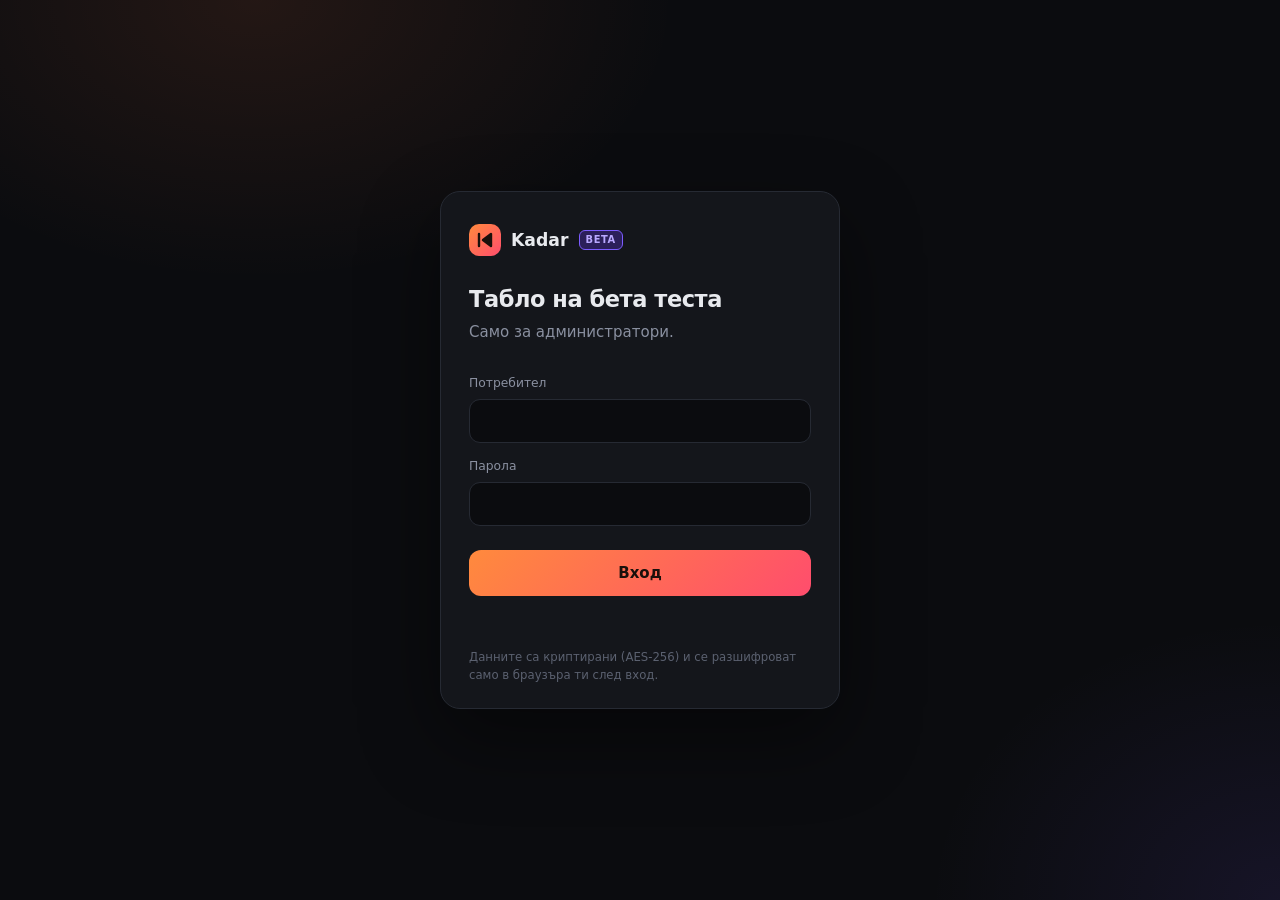
==== kadar/index.html @ 27dbf943 "Kadar Beta: криптирано табло с вход Co-Authored-By: Claude Opus 5.5 <noreply@anthropic.com>" ====
<!doctype html>
<html lang="bg">
<head>
  <meta charset="utf-8">
  <meta name="viewport" content="width=device-width, initial-scale=1">
  <meta name="robots" content="noindex, nofollow, noarchive">
  <meta name="referrer" content="no-referrer">
  <meta http-equiv="Content-Security-Policy" content="default-src 'none'; script-src 'self'; style-src 'self'; connect-src 'self'; img-src 'self' data:; base-uri 'none'; form-action 'none'">
  <title>Kadar Beta — вход</title>
  <link rel="stylesheet" href="/kadar/kadar.css">
</head>
<body class="k-login-body">
  <main class="k-login">
    <div class="k-brand">
      <span class="k-mark" aria-hidden="true"><svg viewBox="0 0 30 30"><path d="M9 9v12M13 15l8-6v12z"/></svg></span>
      <span class="k-name">Kadar</span><span class="k-beta">BETA</span>
    </div>
    <h1>Табло на бета теста</h1>
    <p class="k-muted">Само за администратори.</p>
    <form id="login" class="k-form" autocomplete="on" novalidate>
      <label for="user">Потребител</label>
      <input id="user" name="username" autocomplete="username" autocapitalize="off" spellcheck="false" required>
      <label for="pass">Парола</label>
      <input id="pass" name="password" type="password" autocomplete="current-password" required>
      <button id="go" type="submit" class="k-btn">Вход</button>
      <p id="msg" class="k-msg" role="alert" aria-live="polite"></p>
    </form>
    <p class="k-fine">Данните са криптирани (AES-256) и се разшифроват само в браузъра ти след вход.</p>
  </main>
  <script src="/kadar/auth.js"></script>
  <script src="/kadar/login.js"></script>
</body>
</html>
---- kadar/kadar.css ----
/* Kadar Beta — тъмният стил на приложението (въглен + жарава). Само тъмна тема, нарочно. */
:root {
  --bg: #0B0C0F; --surface: #14161B; --surface-2: #1A1D23; --line: #262A33;
  --text: #E8EAEE; --muted: #8A90A0; --faint: #5B6170;
  --ember-1: #FF8A3D; --ember-2: #FF4D6D; --accent: #FF7A45;
  --beta: #7C5CFF; --beta-ink: #B9A8FF;
  --ok: #34D399; --warn: #F2B84B; --bad: #FF5C5C;
  --radius: 16px;
  --font: "Segoe UI Variable Text", "Segoe UI", system-ui, -apple-system, Roboto, "Helvetica Neue", Arial, sans-serif;
  --display: "Segoe UI Variable Display", "Segoe UI", system-ui, -apple-system, sans-serif;
  color-scheme: dark;
}
* { box-sizing: border-box; }
html, body { margin: 0; background: var(--bg); color: var(--text); font: 400 15px/1.55 var(--font); -webkit-font-smoothing: antialiased; }
[hidden] { display: none !important; }
h1, h2 { font-family: var(--display); margin: 0; letter-spacing: -.02em; text-wrap: balance; }
h2 { font-size: 1.02rem; font-weight: 600; }
.k-muted { color: var(--muted); }
.k-small { font-size: .8rem; }
.k-bad { color: var(--bad); }
.k-mt { margin-top: 22px; }
button:focus-visible, input:focus-visible { outline: 2px solid var(--accent); outline-offset: 2px; }

/* ---------- Марка ---------- */
.k-brand { display: flex; align-items: center; gap: 10px; }
.k-mark { width: 32px; height: 32px; border-radius: 10px; background: linear-gradient(135deg, var(--ember-1), var(--ember-2)); display: grid; place-items: center; }
.k-mark svg { width: 30px; height: 30px; }
.k-mark path { stroke: #1A100B; stroke-width: 2.4; fill: #1A100B; stroke-linejoin: round; stroke-linecap: round; }
.k-name { font: 600 1.15rem var(--display); }
.k-beta { font-size: .66rem; font-weight: 700; letter-spacing: .06em; color: var(--beta-ink); background: #2B1F5A; border: 1px solid var(--beta); border-radius: 6px; padding: 1px 6px 2px; }

/* ---------- Вход ---------- */
.k-login-body { min-height: 100vh; display: grid; place-items: center; padding: 24px max(16px, env(safe-area-inset-left, 0px)); background:
  radial-gradient(600px 400px at 20% 0%, rgba(255, 122, 69, .10), transparent 70%),
  radial-gradient(500px 400px at 100% 100%, rgba(124, 92, 255, .10), transparent 70%), var(--bg); }
.k-login { width: min(400px, 100%); background: var(--surface); border: 1px solid var(--line); border-radius: 20px; padding: 32px 28px 24px; box-shadow: 0 30px 80px rgba(0, 0, 0, .45); }
.k-login h1 { font-size: 1.5rem; margin-top: 26px; }
.k-login > .k-muted { margin: 4px 0 0; }
.k-form { display: flex; flex-direction: column; gap: 6px; margin-top: 22px; }
.k-form label { font-size: .82rem; color: var(--muted); margin-top: 8px; }
.k-form input { height: 44px; border-radius: 11px; border: 1px solid var(--line); background: var(--bg); color: var(--text); padding: 0 14px; font: inherit; }
.k-form input:focus { border-color: var(--accent); outline: none; box-shadow: 0 0 0 3px rgba(255, 122, 69, .18); }
.k-btn { margin-top: 18px; height: 46px; border: 0; border-radius: 12px; font: 600 1rem var(--font); color: #1A100B; cursor: pointer; background: linear-gradient(135deg, var(--ember-1), var(--ember-2)); transition: filter .15s, transform .15s; }
.k-btn:hover { filter: brightness(1.08); }
.k-btn:active { transform: translateY(1px); }
.k-btn:disabled { opacity: .6; cursor: wait; }
.k-msg { min-height: 1.3em; margin: 10px 0 0; color: var(--bad); font-size: .9rem; }
.k-fine { color: var(--faint); font-size: .78rem; margin: 18px 0 0; }

/* ---------- Табло ---------- */
.k-dash-body { min-height: 100vh; background: radial-gradient(900px 500px at 10% -10%, rgba(255, 122, 69, .08), transparent 70%), var(--bg); }
.k-top { position: sticky; top: 0; z-index: 5; display: flex; justify-content: space-between; align-items: center; gap: 12px;
  padding: 14px max(16px, env(safe-area-inset-left, 0px)); background: rgba(11, 12, 15, .82); backdrop-filter: blur(12px); border-bottom: 1px solid var(--line); }
.k-top-r { display: flex; align-items: center; gap: 14px; font-size: .85rem; }
.k-btn-ghost { height: 34px; padding: 0 14px; border-radius: 10px; border: 1px solid var(--line); background: var(--surface); color: var(--text); font: inherit; cursor: pointer; }
.k-btn-ghost:hover { border-color: #3A3F4B; }
.k-dash { max-width: 1240px; margin: 0 auto; padding: 28px max(16px, env(safe-area-inset-right, 0px)) 48px max(16px, env(safe-area-inset-left, 0px)); display: flex; flex-direction: column; gap: 18px; }
.k-hero h1 { font-size: clamp(1.6rem, 3vw, 2.2rem); }
.k-lead { color: var(--muted); max-width: 72ch; margin: 8px 0 0; font-size: 1.02rem; }
.k-lead b { color: var(--text); font-weight: 600; }
.k-card { background: var(--surface); border: 1px solid var(--line); border-radius: var(--radius); padding: 20px; min-width: 0; }
.k-card-h { display: flex; justify-content: space-between; align-items: baseline; gap: 12px; flex-wrap: wrap; margin-bottom: 14px; }
.k-grid2 { display: grid; grid-template-columns: repeat(auto-fit, minmax(min(100%, 420px), 1fr)); gap: 18px; }
.k-kpis { display: grid; grid-template-columns: repeat(auto-fit, minmax(190px, 1fr)); gap: 18px; }
.k-kpi { position: relative; overflow: hidden; }
.k-kpi-l { color: var(--muted); font-size: .82rem; display: flex; align-items: center; gap: 8px; }
.k-kpi-n { font: 600 2.4rem/1.1 var(--display); margin-top: 8px; font-variant-numeric: tabular-nums; letter-spacing: -.03em; }
.k-kpi-s { color: var(--faint); font-size: .8rem; margin-top: 4px; }
.k-kpi-online { background: linear-gradient(160deg, rgba(52, 211, 153, .09), transparent 60%), var(--surface); }
.k-spark { position: absolute; left: 0; right: 0; bottom: 0; width: 100%; height: 42px; }
.k-chip { font-size: .78rem; color: var(--muted); border: 1px solid var(--line); border-radius: 999px; padding: 2px 10px; }

.k-dot { width: 8px; height: 8px; border-radius: 50%; background: var(--faint); display: inline-block; flex: none; }
.k-dot.on { background: var(--ok); box-shadow: 0 0 0 0 rgba(52, 211, 153, .6); }
@media (prefers-reduced-motion: no-preference) { .k-dot.on { animation: k-pulse 1.8s ease-out infinite; } }
@keyframes k-pulse { 0% { box-shadow: 0 0 0 0 rgba(52, 211, 153, .55); } 100% { box-shadow: 0 0 0 9px rgba(52, 211, 153, 0); } }

.k-online { list-style: none; margin: 0; padding: 0; display: flex; flex-direction: column; gap: 8px; }
.k-online li { display: grid; grid-template-columns: auto 1fr auto; gap: 12px; align-items: center; padding: 10px 12px; background: var(--surface-2); border: 1px solid var(--line); border-radius: 12px; }
.k-online .who { min-width: 0; }
.k-online .who b { font-weight: 600; }
.k-online .who span { display: block; color: var(--muted); font-size: .82rem; overflow: hidden; text-overflow: ellipsis; white-space: nowrap; }
.k-online .when { color: var(--faint); font-size: .8rem; text-align: right; white-space: nowrap; }
.k-online li.off { opacity: .55; }
.k-empty { color: var(--muted); padding: 18px; text-align: center; border: 1px dashed var(--line); border-radius: 12px; }

.k-donut-wrap { display: grid; grid-template-columns: minmax(150px, 200px) 1fr; gap: 18px; align-items: center; }
@media (max-width: 520px) { .k-donut-wrap { grid-template-columns: 1fr; justify-items: center; } }
#donut { width: 100%; max-width: 200px; }
.k-legend { list-style: none; margin: 0; padding: 0; display: flex; flex-direction: column; gap: 8px; width: 100%; }
.k-legend li { display: grid; grid-template-columns: 10px 1fr auto; gap: 10px; align-items: center; font-size: .9rem; }
.k-legend i { width: 10px; height: 10px; border-radius: 3px; }
.k-legend .v { color: var(--muted); font-variant-numeric: tabular-nums; }
.k-legend-inline { font-size: .8rem; color: var(--muted); display: flex; align-items: center; gap: 6px; }
.sw { display: inline-block; width: 10px; height: 10px; border-radius: 3px; margin-left: 8px; }
.sw.bad { background: var(--bad); } .sw.warn { background: var(--warn); }

.k-chart { position: relative; min-height: 220px; }
.k-chart svg { display: block; width: 100%; }
.k-axis { fill: var(--faint); font-size: 11px; font-variant-numeric: tabular-nums; }
.k-grid-line { stroke: var(--line); stroke-width: 1; }

.k-bars { list-style: none; margin: 0; padding: 0; display: flex; flex-direction: column; gap: 10px; counter-reset: b; }
.k-bars li { display: grid; grid-template-columns: minmax(0, 1fr) auto; gap: 4px 12px; align-items: center; cursor: default; }
.k-bars .lbl { font-size: .88rem; min-width: 0; overflow: hidden; text-overflow: ellipsis; white-space: nowrap; }
.k-bars .val { font-variant-numeric: tabular-nums; color: var(--muted); font-size: .85rem; text-align: right; }
.k-bars .track { display: block; grid-column: 1 / -1; height: 8px; border-radius: 99px; background: var(--surface-2); overflow: hidden; }
.k-bars .fill { display: block; height: 100%; width: 0; border-radius: 99px; background: linear-gradient(90deg, var(--ember-1), var(--ember-2)); transition: width .9s cubic-bezier(.2, .7, .2, 1); }
.k-bars li:first-child .fill { background: linear-gradient(90deg, #FF7A7A, var(--bad)); }
.k-bars-sm .fill { background: linear-gradient(90deg, #9B85FF, var(--beta)); }
.k-bars li:hover .lbl { color: #fff; }
@media (prefers-reduced-motion: reduce) { .k-bars .fill { transition: none; } }

.k-scroll { overflow-x: auto; }
.k-table { width: 100%; border-collapse: collapse; font-size: .88rem; font-variant-numeric: tabular-nums; }
.k-table th { text-align: left; color: var(--muted); font-weight: 500; font-size: .78rem; padding: 0 10px 10px; border-bottom: 1px solid var(--line); white-space: nowrap; }
.k-table td { padding: 10px; border-bottom: 1px solid var(--line); vertical-align: top; }
.k-table tr:last-child td { border-bottom: 0; }
.k-table .n { text-align: right; }
.k-table .note { min-width: 200px; max-width: 460px; color: var(--muted); }
.k-mini { display: flex; align-items: center; gap: 8px; min-width: 120px; }
.k-mini .track { display: block; flex: 1; height: 6px; border-radius: 99px; background: var(--surface-2); overflow: hidden; }
.k-mini .fill { display: block; height: 100%; width: 0; background: var(--bad); border-radius: 99px; transition: width .9s cubic-bezier(.2, .7, .2, 1); }
.k-pill { display: inline-flex; align-items: center; gap: 6px; font-size: .76rem; padding: 2px 9px; border-radius: 999px; border: 1px solid var(--line); white-space: nowrap; color: var(--muted); }
.k-pill.rep { color: #FFB3B3; border-color: rgba(255, 92, 92, .45); background: rgba(255, 92, 92, .08); }
.k-pill.ver { color: var(--beta-ink); border-color: rgba(124, 92, 255, .45); }

.k-games { list-style: none; margin: 0; padding: 0; display: flex; flex-wrap: wrap; gap: 8px; }
.k-games li { background: var(--surface-2); border: 1px solid var(--line); border-radius: 10px; padding: 6px 12px; font-size: .85rem; }
.k-games li span { color: var(--muted); margin-left: 6px; }

.k-tip { position: fixed; z-index: 20; pointer-events: none; max-width: 360px; background: #1F2229; border: 1px solid #343945; border-radius: 10px; padding: 9px 12px; font-size: .82rem; box-shadow: 0 12px 30px rgba(0, 0, 0, .5); }
.k-tip b { display: block; margin-bottom: 3px; font-weight: 600; }
.k-tip span { color: var(--muted); }
.k-dash > .k-fine { text-align: center; }
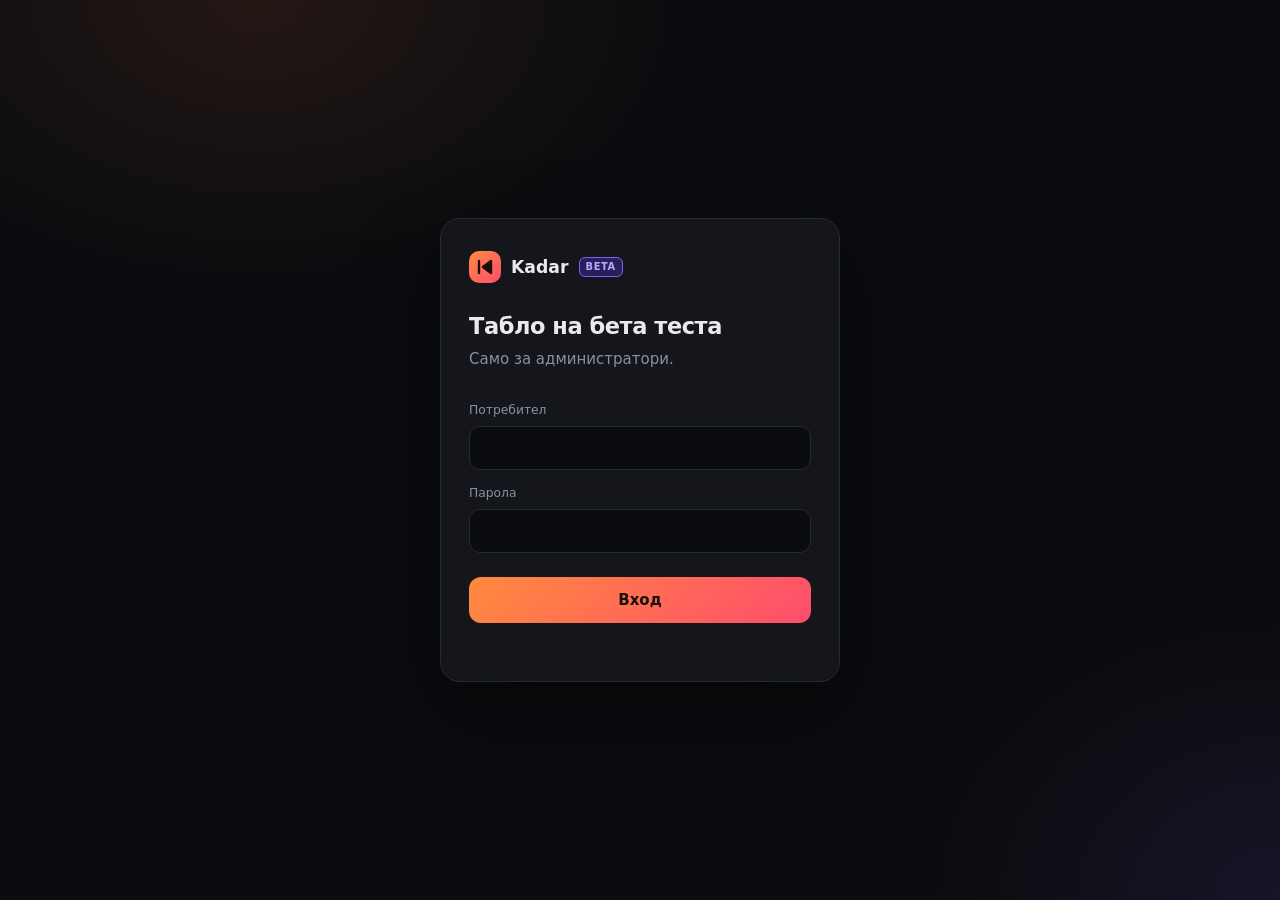
==== commit ba23948c: "Kadar Beta: по-устойчив вход, без описание на защитата Co-Authored-By: Claude Opus 5.5 <noreply@anth" ====
--- a/kadar/index.html
+++ b/kadar/index.html
@@ -25,7 +25,6 @@
       <button id="go" type="submit" class="k-btn">Вход</button>
       <p id="msg" class="k-msg" role="alert" aria-live="polite"></p>
     </form>
-    <p class="k-fine">Данните са криптирани (AES-256) и се разшифроват само в браузъра ти след вход.</p>
   </main>
   <script src="/kadar/auth.js"></script>
   <script src="/kadar/login.js"></script>
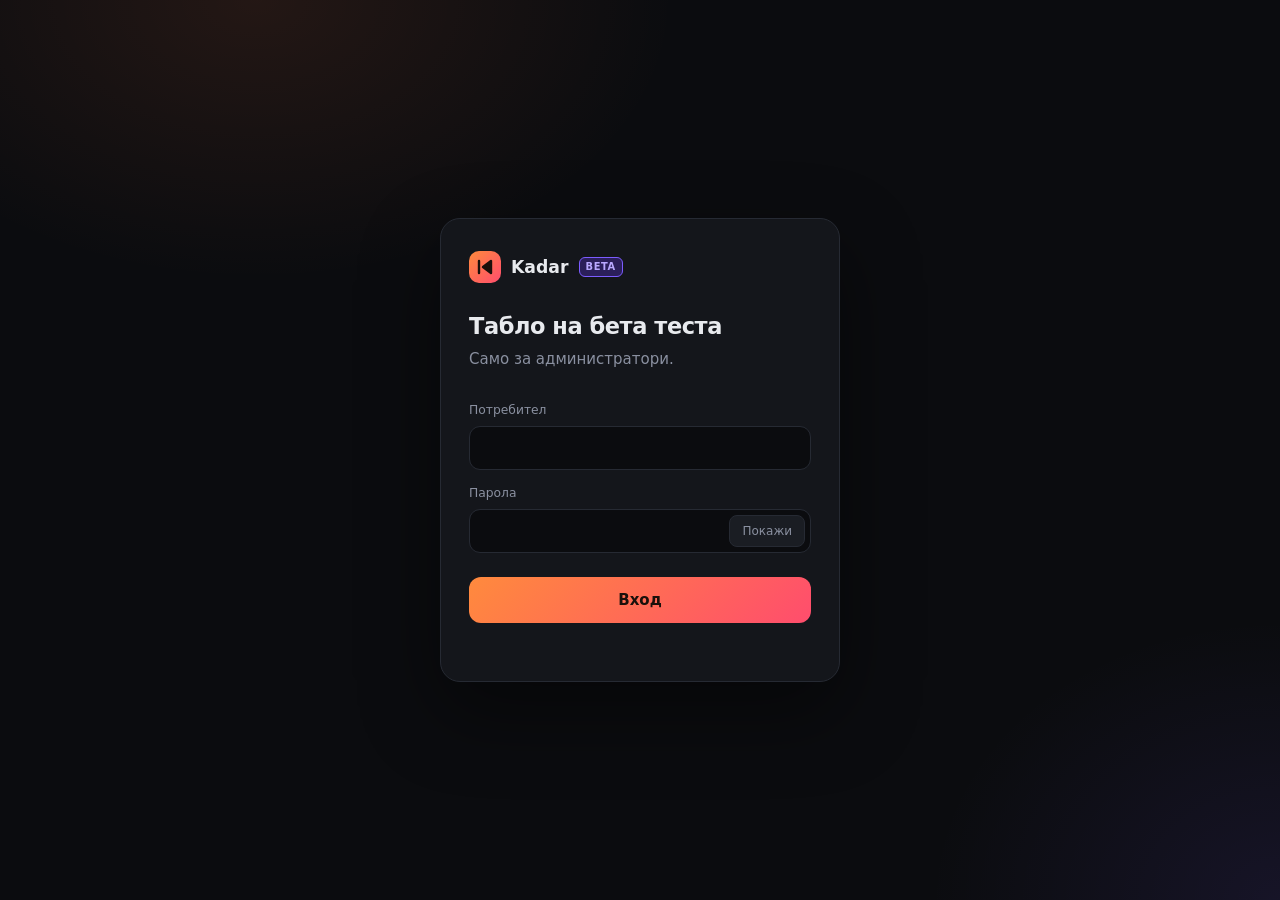
==== commit 570ef7f2: "Kadar Beta: покажи паролата, предупреждения за Caps Lock и кирилица Co-Authored-By: Claude Opus 5.5 " ====
--- a/kadar/index.html
+++ b/kadar/index.html
@@ -21,7 +21,11 @@
       <label for="user">Потребител</label>
       <input id="user" name="username" autocomplete="username" autocapitalize="off" spellcheck="false" required>
       <label for="pass">Парола</label>
-      <input id="pass" name="password" type="password" autocomplete="current-password" required>
+      <div class="k-pass">
+        <input id="pass" name="password" type="password" autocomplete="current-password" required>
+        <button id="eye" type="button" class="k-eye" aria-label="Покажи паролата" aria-pressed="false">Покажи</button>
+      </div>
+      <p id="warn" class="k-warn" hidden></p>
       <button id="go" type="submit" class="k-btn">Вход</button>
       <p id="msg" class="k-msg" role="alert" aria-live="polite"></p>
     </form>
--- a/kadar/kadar.css
+++ b/kadar/kadar.css
@@ -44,6 +44,11 @@
 .k-btn:hover { filter: brightness(1.08); }
 .k-btn:active { transform: translateY(1px); }
 .k-btn:disabled { opacity: .6; cursor: wait; }
+.k-pass { position: relative; display: flex; }
+.k-pass input { flex: 1; padding-right: 84px; }
+.k-eye { position: absolute; right: 6px; top: 6px; height: 32px; padding: 0 12px; border-radius: 8px; border: 1px solid var(--line); background: var(--surface-2); color: var(--muted); font: 500 .8rem var(--font); cursor: pointer; }
+.k-eye:hover { color: var(--text); }
+.k-warn { margin: 6px 0 0; color: var(--warn); font-size: .85rem; }
 .k-msg { min-height: 1.3em; margin: 10px 0 0; color: var(--bad); font-size: .9rem; }
 .k-fine { color: var(--faint); font-size: .78rem; margin: 18px 0 0; }
 
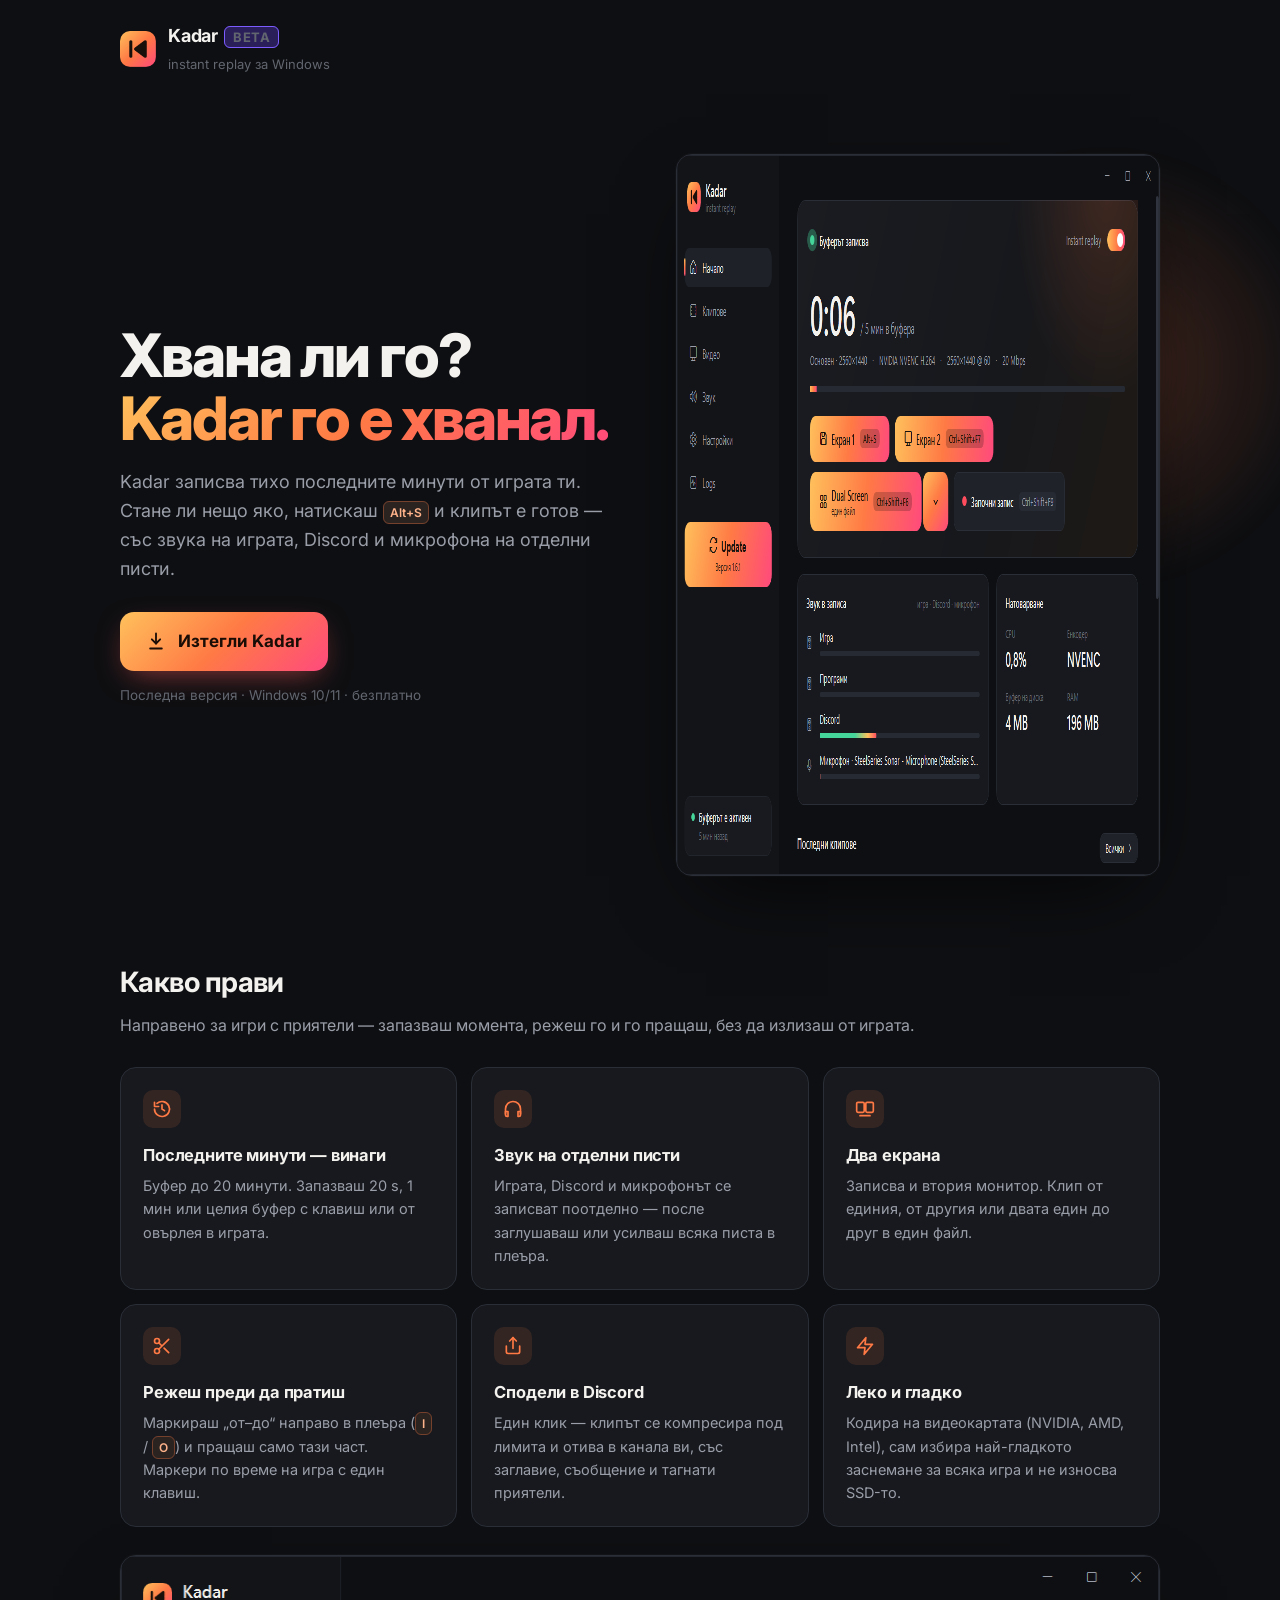
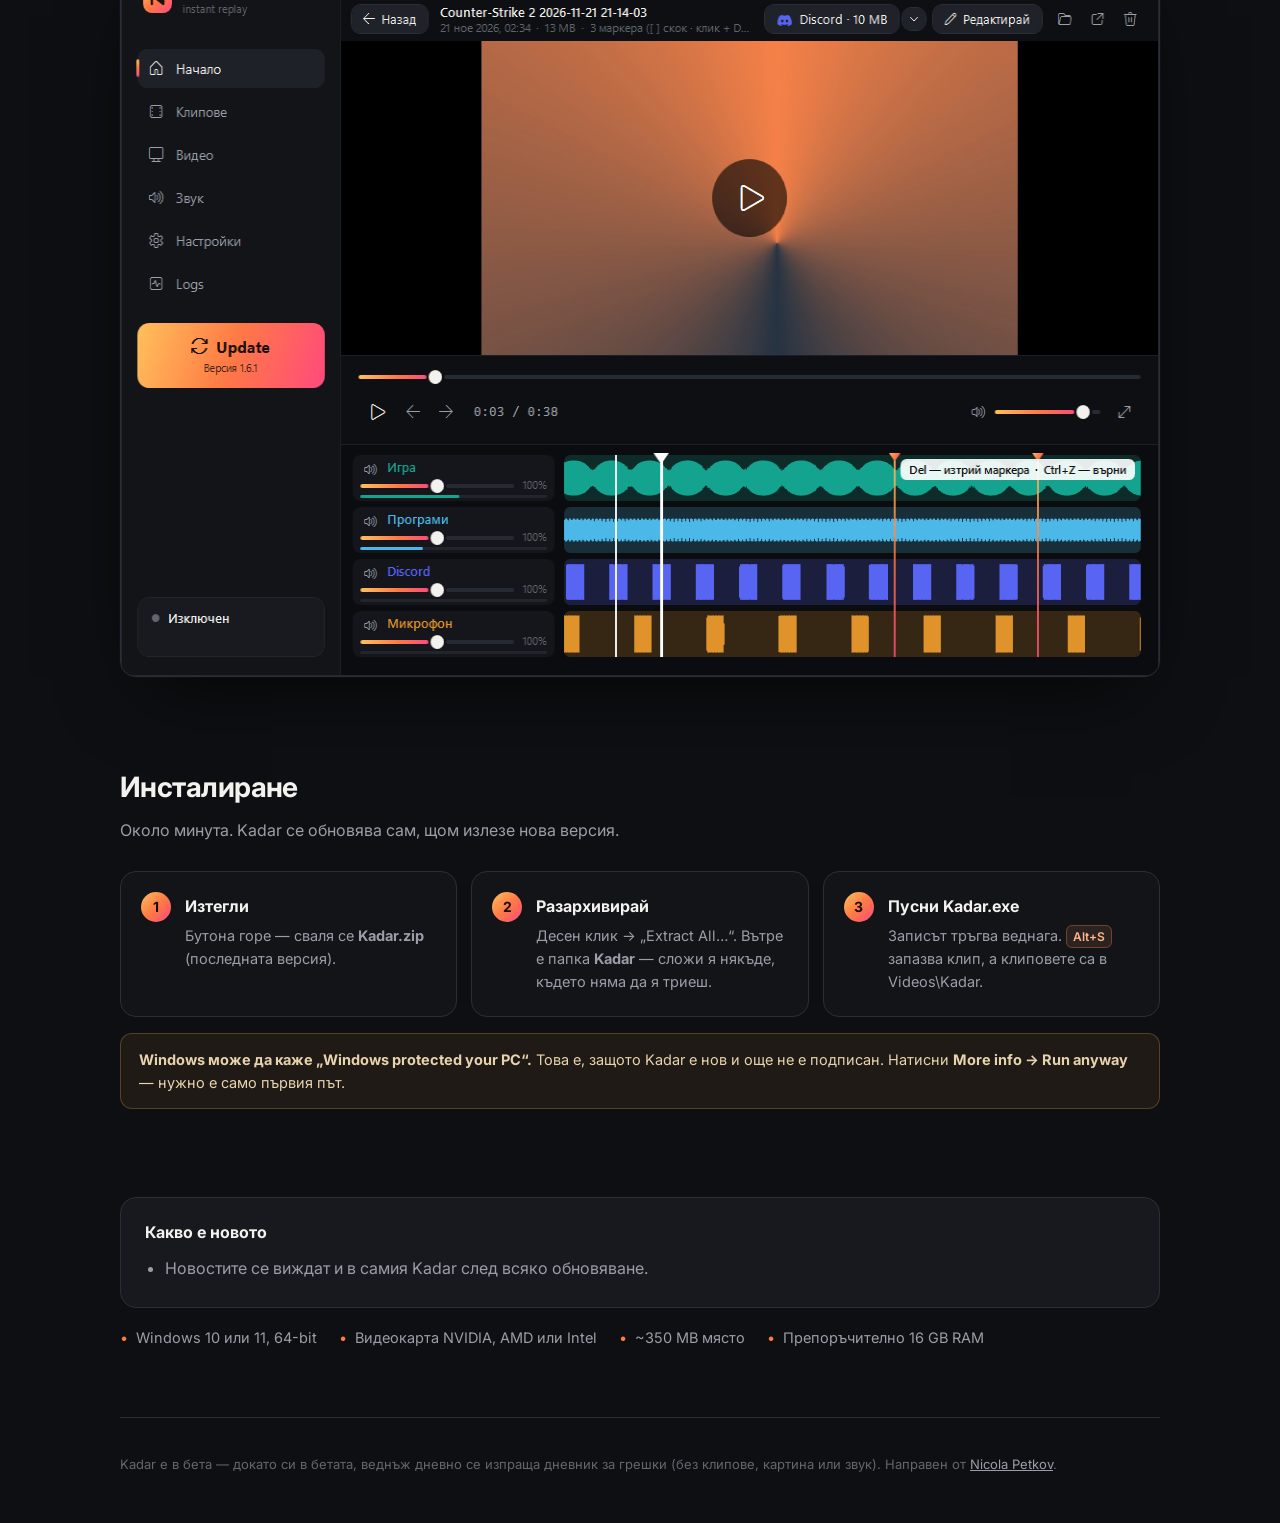
==== commit 9c7f11ef: "Скрита страница за Kadar: изтегляне на последната версия Co-Authored-By: Claude Opus 5.5 <noreply@an" ====
--- a/kadar/index.html
+++ b/kadar/index.html
@@ -1,36 +1,200 @@
 <!doctype html>
 <html lang="bg">
 <head>
-  <meta charset="utf-8">
-  <meta name="viewport" content="width=device-width, initial-scale=1">
-  <meta name="robots" content="noindex, nofollow, noarchive">
-  <meta name="referrer" content="no-referrer">
-  <meta http-equiv="Content-Security-Policy" content="default-src 'none'; script-src 'self'; style-src 'self'; connect-src 'self'; img-src 'self' data:; base-uri 'none'; form-action 'none'">
-  <title>Kadar Beta — вход</title>
-  <link rel="stylesheet" href="/kadar/kadar.css">
+<meta charset="utf-8">
+<meta name="viewport" content="width=device-width, initial-scale=1, viewport-fit=cover">
+<!-- Скрита страница: не е свързана от портфолиото и не се показва в търсачките -->
+<meta name="robots" content="noindex, nofollow, noarchive">
+<meta name="description" content="Kadar — instant replay за Windows. Запазва последните минути от играта с едно копче.">
+<meta name="theme-color" content="#0E0F12">
+<title>Kadar — instant replay</title>
+<link rel="icon" type="image/png" href="icon.png">
+<meta property="og:title" content="Kadar — instant replay за Windows">
+<meta property="og:description" content="Запазва последните минути от играта с едно копче. Звук на отделни писти, два екрана, споделяне в Discord.">
+<meta property="og:image" content="https://nicolapetkov.com/kadar/icon.png">
+<link rel="preconnect" href="https://fonts.googleapis.com">
+<link rel="preconnect" href="https://fonts.gstatic.com" crossorigin>
+<link href="https://fonts.googleapis.com/css2?family=Inter:wght@400;500;600;700;800&display=swap" rel="stylesheet">
+<style>
+:root {
+  --bg: #0E0F12; --rail: #121418; --surface: #17191E; --line: #2A2E37;
+  --text: #F4F2EE; --muted: #9A9EA8; --faint: #62666F;
+  --accent: #FF7A45; --ok: #45D49A;
+  --ember: linear-gradient(135deg, #FFC15C 0%, #FF7A45 50%, #FF4A7D 100%);
+  --radius: 16px;
+}
+* { box-sizing: border-box; }
+html { -webkit-text-size-adjust: 100%; overflow-x: clip; }
+body {
+  margin: 0; background: var(--bg); color: var(--text);
+  font: 16px/1.6 Inter, system-ui, -apple-system, "Segoe UI", sans-serif;
+  -webkit-font-smoothing: antialiased; overflow-x: clip;
+}
+img { max-width: 100%; display: block; }
+a { color: inherit; }
+.wrap { max-width: 1080px; margin: 0 auto; padding: 0 20px; }
+
+/* Горе: само името (без меню — страницата е една) */
+.top { display: flex; align-items: center; gap: 12px; padding: 22px 0; }
+.top img { width: 36px; height: 36px; border-radius: 10px; }
+.top b { font-size: 18px; letter-spacing: -0.01em; }
+.top span { color: var(--faint); font-size: 13px; }
+.badge { margin-left: 6px; padding: 2px 8px; border-radius: 6px; font-size: 11px; font-weight: 700; letter-spacing: 0.04em;
+  color: #B9A8FF; background: #2B1F5A; border: 1px solid #7C5CFF; }
+
+/* Hero */
+.hero { position: relative; padding: 56px 0 40px; display: grid; grid-template-columns: 1.05fr 1fr; gap: 48px; align-items: center; }
+.hero::before { content: ""; position: absolute; inset: -40px -20vw auto auto; width: 620px; height: 620px; pointer-events: none;
+  background: radial-gradient(closest-side, rgba(255,122,69,0.22), transparent 70%); filter: blur(10px); z-index: -1; }
+h1 { font-size: clamp(38px, 5.4vw, 60px); line-height: 1.05; letter-spacing: -0.035em; margin: 0 0 18px; font-weight: 800; }
+h1 em { font-style: normal; background: var(--ember); -webkit-background-clip: text; background-clip: text; color: transparent; }
+.lead { color: var(--muted); font-size: 18px; max-width: 30em; margin: 0 0 28px; }
+
+.dl { display: inline-flex; align-items: center; gap: 12px; padding: 16px 26px; border-radius: 14px; text-decoration: none;
+  background: var(--ember); color: #1a0d06; font-weight: 700; font-size: 17px; box-shadow: 0 10px 30px -10px rgba(255,90,90,0.6);
+  transition: transform .15s ease, box-shadow .15s ease; }
+.dl:hover { transform: translateY(-1px); box-shadow: 0 14px 34px -10px rgba(255,90,90,0.75); }
+.dl:active { transform: translateY(0); }
+.dl svg { width: 20px; height: 20px; }
+.meta { margin-top: 14px; color: var(--faint); font-size: 13.5px; }
+.meta b { color: var(--muted); font-weight: 600; }
+
+.shot { border-radius: var(--radius); border: 1px solid var(--line); overflow: hidden; background: var(--surface);
+  box-shadow: 0 30px 80px -30px rgba(0,0,0,0.8), 0 0 0 1px rgba(255,255,255,0.02); }
+
+/* Какво прави */
+section { padding: 44px 0; }
+h2 { font-size: 28px; letter-spacing: -0.02em; margin: 0 0 8px; }
+.sub { color: var(--muted); margin: 0 0 28px; }
+.grid { display: grid; grid-template-columns: repeat(3, 1fr); gap: 14px; }
+.card { background: var(--surface); border: 1px solid var(--line); border-radius: var(--radius); padding: 22px; }
+.card i { display: inline-grid; place-items: center; width: 38px; height: 38px; border-radius: 10px; margin-bottom: 14px;
+  background: rgba(255,122,69,0.12); color: var(--accent); font-style: normal; }
+.card i svg { width: 20px; height: 20px; }
+.card h3 { margin: 0 0 6px; font-size: 16.5px; letter-spacing: -0.01em; }
+.card p { margin: 0; color: var(--muted); font-size: 14.5px; }
+kbd { font: 600 12px/1 Inter, sans-serif; padding: 3px 6px; border-radius: 6px; background: #2b2320; color: #FFB38A; border: 1px solid rgba(255,122,69,0.35); }
+
+.player { margin-top: 28px; }
+
+/* Инсталиране */
+.steps { display: grid; grid-template-columns: repeat(3, 1fr); gap: 14px; counter-reset: s; }
+.step { position: relative; background: var(--rail); border: 1px solid var(--line); border-radius: var(--radius); padding: 22px 22px 22px 64px; }
+.step::before { counter-increment: s; content: counter(s); position: absolute; left: 20px; top: 20px; width: 30px; height: 30px; border-radius: 50%;
+  display: grid; place-items: center; font-weight: 700; font-size: 14px; background: var(--ember); color: #1a0d06; }
+.step h3 { margin: 0 0 4px; font-size: 16px; }
+.step p { margin: 0; color: var(--muted); font-size: 14.5px; }
+.note { margin-top: 16px; padding: 14px 18px; border-radius: 12px; background: rgba(255,181,71,0.07); border: 1px solid rgba(255,181,71,0.25); color: #E9D3AE; font-size: 14.5px; }
+
+/* Какво е новото */
+.news { background: var(--surface); border: 1px solid var(--line); border-radius: var(--radius); padding: 22px 24px; }
+.news h3 { margin: 0 0 10px; font-size: 16px; }
+.news ul { margin: 0; padding-left: 20px; color: var(--muted); }
+.news li { margin: 4px 0; }
+.req { display: flex; flex-wrap: wrap; gap: 8px 22px; color: var(--muted); font-size: 14.5px; margin-top: 18px; }
+.req span::before { content: "•"; color: var(--accent); margin-right: 8px; }
+
+footer { padding: 36px 0 48px; color: var(--faint); font-size: 13px; border-top: 1px solid var(--line); margin-top: 24px; }
+footer a { color: var(--muted); }
+
+@media (max-width: 880px) {
+  .hero { grid-template-columns: 1fr; gap: 32px; padding-top: 24px; }
+  .grid, .steps { grid-template-columns: 1fr; }
+}
+@media (prefers-reduced-motion: reduce) { .dl { transition: none; } }
+</style>
 </head>
-<body class="k-login-body">
-  <main class="k-login">
-    <div class="k-brand">
-      <span class="k-mark" aria-hidden="true"><svg viewBox="0 0 30 30"><path d="M9 9v12M13 15l8-6v12z"/></svg></span>
-      <span class="k-name">Kadar</span><span class="k-beta">BETA</span>
-    </div>
-    <h1>Табло на бета теста</h1>
-    <p class="k-muted">Само за администратори.</p>
-    <form id="login" class="k-form" autocomplete="on" novalidate>
-      <label for="user">Потребител</label>
-      <input id="user" name="username" autocomplete="username" autocapitalize="off" spellcheck="false" required>
-      <label for="pass">Парола</label>
-      <div class="k-pass">
-        <input id="pass" name="password" type="password" autocomplete="current-password" required>
-        <button id="eye" type="button" class="k-eye" aria-label="Покажи паролата" aria-pressed="false">Покажи</button>
-      </div>
-      <p id="warn" class="k-warn" hidden></p>
-      <button id="go" type="submit" class="k-btn">Вход</button>
-      <p id="msg" class="k-msg" role="alert" aria-live="polite"></p>
-    </form>
-  </main>
-  <script src="/kadar/auth.js"></script>
-  <script src="/kadar/login.js"></script>
+<body>
+<div class="wrap">
+  <header class="top">
+    <img src="icon.png" alt="" width="36" height="36">
+    <div><b>Kadar</b><span class="badge">BETA</span><br><span>instant replay за Windows</span></div>
+  </header>
+
+  <div class="hero">
+    <div>
+      <h1>Хвана ли го? <em>Kadar го е хванал.</em></h1>
+      <p class="lead">Kadar записва тихо последните минути от играта ти. Стане ли нещо яко, натискаш <kbd>Alt+S</kbd> и клипът е готов — със звука на играта, Discord и микрофона на отделни писти.</p>
+      <a class="dl" id="dl" href="https://github.com/npetkkov/kadar-releases/releases/latest/download/Kadar.zip">
+        <svg viewBox="0 0 24 24" fill="none" stroke="currentColor" stroke-width="2.2" stroke-linecap="round" stroke-linejoin="round" aria-hidden="true"><path d="M12 3v12"/><path d="m7 10 5 5 5-5"/><path d="M5 21h14"/></svg>
+        Изтегли Kadar
+      </a>
+      <div class="meta" id="meta">Последна версия · Windows 10/11 · безплатно</div>
+    </div>
+    <div class="shot"><img src="home.png" alt="Началният екран на Kadar: буферът записва, бутони за запазване на екран 1, екран 2 и двата" width="1080" height="720"></div>
+  </div>
+
+  <section>
+    <h2>Какво прави</h2>
+    <p class="sub">Направено за игри с приятели — запазваш момента, режеш го и го пращаш, без да излизаш от играта.</p>
+    <div class="grid">
+      <div class="card"><i><svg viewBox="0 0 24 24" fill="none" stroke="currentColor" stroke-width="2" stroke-linecap="round" stroke-linejoin="round"><path d="M3 12a9 9 0 1 0 3-6.7"/><path d="M3 4v5h5"/><path d="M12 7v5l3 2"/></svg></i>
+        <h3>Последните минути — винаги</h3><p>Буфер до 20 минути. Запазваш 20 s, 1 мин или целия буфер с клавиш или от овърлея в играта.</p></div>
+      <div class="card"><i><svg viewBox="0 0 24 24" fill="none" stroke="currentColor" stroke-width="2" stroke-linecap="round" stroke-linejoin="round"><path d="M3 18v-6a9 9 0 0 1 18 0v6"/><path d="M21 19a2 2 0 0 1-2 2h-1v-6h3zM3 19a2 2 0 0 0 2 2h1v-6H3z"/></svg></i>
+        <h3>Звук на отделни писти</h3><p>Играта, Discord и микрофонът се записват поотделно — после заглушаваш или усилваш всяка писта в плеъра.</p></div>
+      <div class="card"><i><svg viewBox="0 0 24 24" fill="none" stroke="currentColor" stroke-width="2" stroke-linecap="round" stroke-linejoin="round"><rect x="2" y="4" width="9" height="12" rx="1.5"/><rect x="13" y="4" width="9" height="12" rx="1.5"/><path d="M6 20h12"/></svg></i>
+        <h3>Два екрана</h3><p>Записва и втория монитор. Клип от единия, от другия или двата един до друг в един файл.</p></div>
+      <div class="card"><i><svg viewBox="0 0 24 24" fill="none" stroke="currentColor" stroke-width="2" stroke-linecap="round" stroke-linejoin="round"><circle cx="6" cy="6" r="3"/><circle cx="6" cy="18" r="3"/><path d="M20 4 8.1 15.9M14.5 14.5 20 20M8.1 8.1 12 12"/></svg></i>
+        <h3>Режеш преди да пратиш</h3><p>Маркираш „от–до“ направо в плеъра (<kbd>I</kbd> / <kbd>O</kbd>) и пращаш само тази част. Маркери по време на игра с един клавиш.</p></div>
+      <div class="card"><i><svg viewBox="0 0 24 24" fill="none" stroke="currentColor" stroke-width="2" stroke-linecap="round" stroke-linejoin="round"><path d="M4 12v7a2 2 0 0 0 2 2h12a2 2 0 0 0 2-2v-7"/><path d="m16 6-4-4-4 4"/><path d="M12 2v13"/></svg></i>
+        <h3>Сподели в Discord</h3><p>Един клик — клипът се компресира под лимита и отива в канала ви, със заглавие, съобщение и тагнати приятели.</p></div>
+      <div class="card"><i><svg viewBox="0 0 24 24" fill="none" stroke="currentColor" stroke-width="2" stroke-linecap="round" stroke-linejoin="round"><path d="M13 2 3 14h9l-1 8 10-12h-9z"/></svg></i>
+        <h3>Леко и гладко</h3><p>Кодира на видеокартата (NVIDIA, AMD, Intel), сам избира най-гладкото заснемане за всяка игра и не износва SSD-то.</p></div>
+    </div>
+    <div class="shot player"><img src="player.png" alt="Плеърът на Kadar: видео и звукови писти — игра, програми, Discord, микрофон — с маркери" width="1080" height="720" loading="lazy"></div>
+  </section>
+
+  <section>
+    <h2>Инсталиране</h2>
+    <p class="sub">Около минута. Kadar се обновява сам, щом излезе нова версия.</p>
+    <div class="steps">
+      <div class="step"><h3>Изтегли</h3><p>Бутона горе — сваля се <b>Kadar.zip</b> (последната версия).</p></div>
+      <div class="step"><h3>Разархивирай</h3><p>Десен клик → „Extract All…“. Вътре е папка <b>Kadar</b> — сложи я някъде, където няма да я триеш.</p></div>
+      <div class="step"><h3>Пусни Kadar.exe</h3><p>Записът тръгва веднага. <kbd>Alt+S</kbd> запазва клип, а клиповете са в Videos\Kadar.</p></div>
+    </div>
+    <div class="note"><b>Windows може да каже „Windows protected your PC“.</b> Това е, защото Kadar е нов и още не е подписан. Натисни <b>More info → Run anyway</b> — нужно е само първия път.</div>
+  </section>
+
+  <section>
+    <div class="news" id="news">
+      <h3 id="newsTitle">Какво е новото</h3>
+      <ul id="newsList"><li>Новостите се виждат и в самия Kadar след всяко обновяване.</li></ul>
+    </div>
+    <div class="req"><span>Windows 10 или 11, 64-bit</span><span>Видеокарта NVIDIA, AMD или Intel</span><span>~350 MB място</span><span>Препоръчително 16 GB RAM</span></div>
+  </section>
+
+  <footer>
+    Kadar е в бета — докато си в бетата, веднъж дневно се изпраща дневник за грешки (без клипове, картина или звук). Направен от <a href="/">Nicola Petkov</a>.
+  </footer>
+</div>
+
+<script>
+// Версията, датата и размерът — от последното издание в GitHub (бутонът сочи винаги към последното, дори това да не се зареди)
+(async () => {
+  try {
+    const r = await fetch('https://api.github.com/repos/npetkkov/kadar-releases/releases/latest', { headers: { Accept: 'application/vnd.github+json' } });
+    if (!r.ok) return;
+    const rel = await r.json();
+    const v = (rel.tag_name || '').replace(/^v/, '');
+    const zip = (rel.assets || []).find((a) => a.name === 'Kadar.zip');
+    const d = rel.published_at ? new Date(rel.published_at) : null;
+    const date = d ? d.toLocaleDateString('bg-BG', { day: 'numeric', month: 'long', year: 'numeric' }) : '';
+    const meta = document.getElementById('meta');
+    meta.innerHTML = '';
+    const b = document.createElement('b'); b.textContent = 'Версия ' + v; meta.append(b);
+    meta.append(document.createTextNode((date ? ' · ' + date : '') + (zip ? ' · ' + Math.round(zip.size / 1048576) + ' MB' : '') + ' · Windows 10/11'));
+    if (zip) document.getElementById('dl').href = zip.browser_download_url;
+    // Бележките към изданието (без маркера за задължително обновяване)
+    const body = (rel.body || '').replace(/\[force\]/gi, '').trim();
+    if (body) {
+      document.getElementById('newsTitle').textContent = 'Какво е новото във версия ' + v;
+      const ul = document.getElementById('newsList'); ul.innerHTML = '';
+      for (const line of body.split(/\r?\n|;/).map((x) => x.replace(/^[-*•]\s*/, '').trim()).filter(Boolean).slice(0, 8)) {
+        const li = document.createElement('li'); li.textContent = line; ul.append(li);
+      }
+    }
+  } catch (e) { /* без интернет към GitHub — бутонът пак работи */ }
+})();
+</script>
 </body>
 </html>
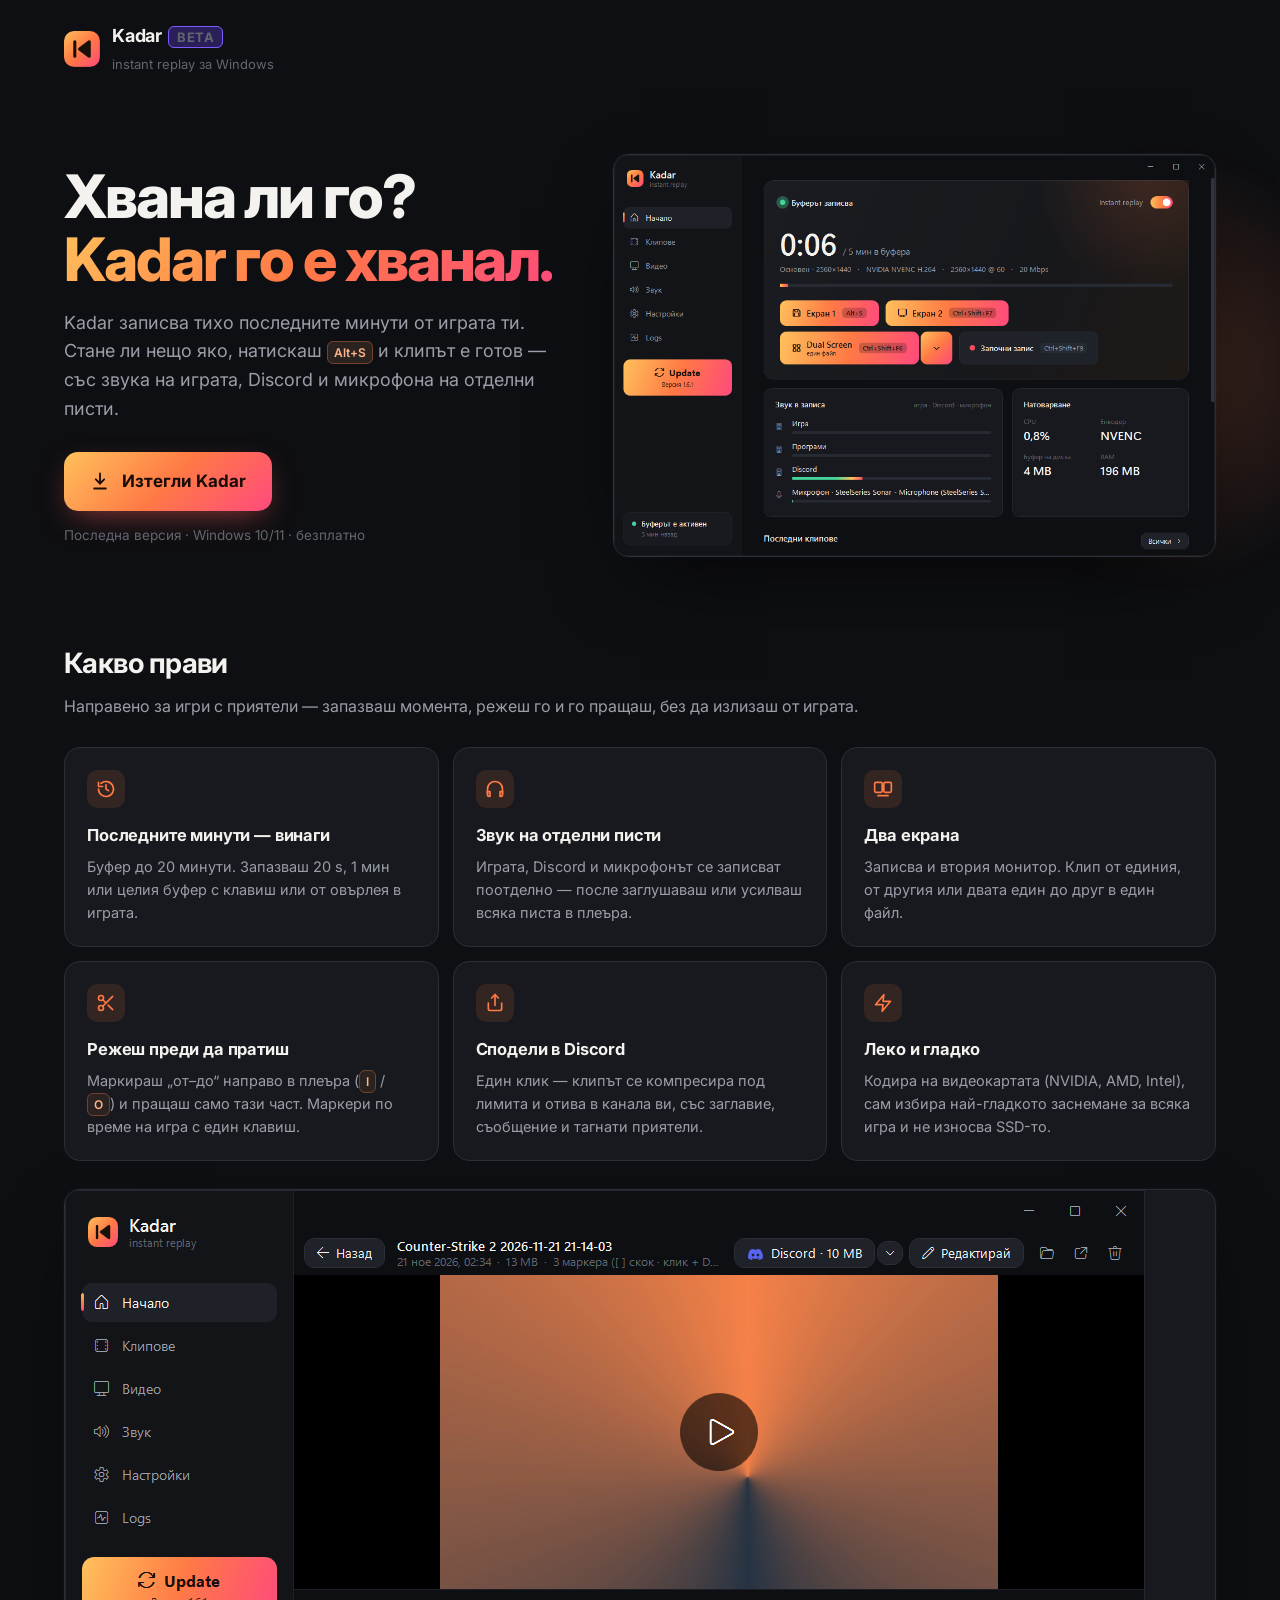
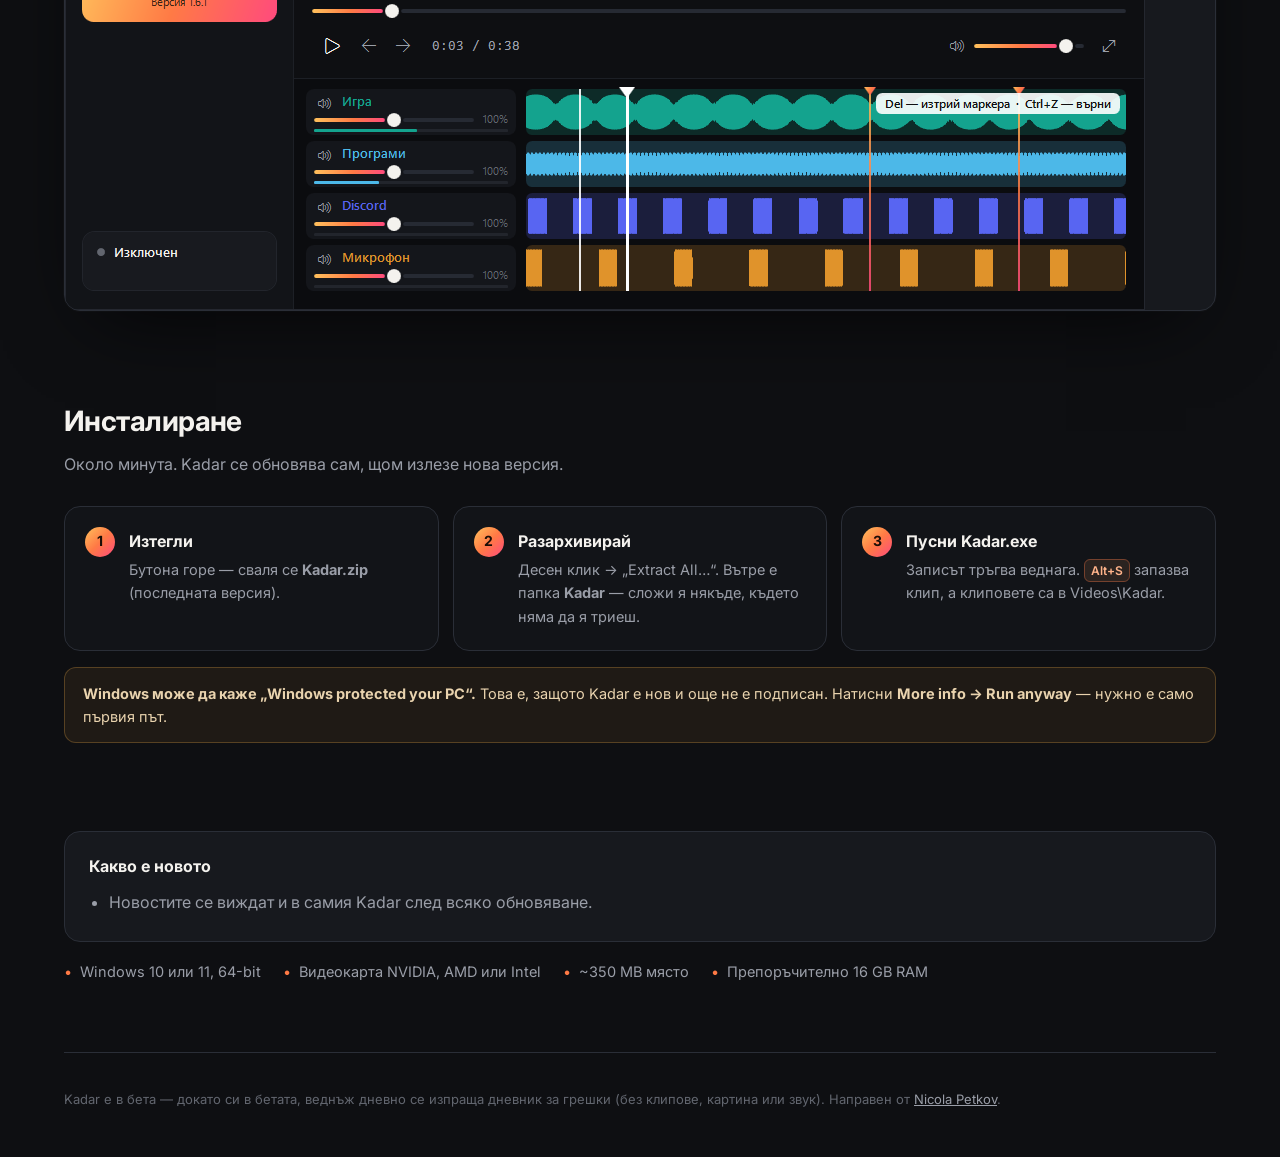
==== commit ccb6c68b: "Kadar страница: снимките вече не се сплескват, по-широк изглед Co-Authored-By: Claude Opus 5.5 <nore" ====
--- a/kadar/index.html
+++ b/kadar/index.html
@@ -30,9 +30,9 @@
   font: 16px/1.6 Inter, system-ui, -apple-system, "Segoe UI", sans-serif;
   -webkit-font-smoothing: antialiased; overflow-x: clip;
 }
-img { max-width: 100%; display: block; }
+img { max-width: 100%; height: auto; display: block; } /* height:auto — иначе width/height атрибутите сплескват снимката */
 a { color: inherit; }
-.wrap { max-width: 1080px; margin: 0 auto; padding: 0 20px; }
+.wrap { max-width: 1200px; margin: 0 auto; padding: 0 24px; }
 
 /* Горе: само името (без меню — страницата е една) */
 .top { display: flex; align-items: center; gap: 12px; padding: 22px 0; }
@@ -43,7 +43,7 @@
   color: #B9A8FF; background: #2B1F5A; border: 1px solid #7C5CFF; }
 
 /* Hero */
-.hero { position: relative; padding: 56px 0 40px; display: grid; grid-template-columns: 1.05fr 1fr; gap: 48px; align-items: center; }
+.hero { position: relative; padding: 56px 0 40px; display: grid; grid-template-columns: 0.9fr 1.1fr; gap: 56px; align-items: center; }
 .hero::before { content: ""; position: absolute; inset: -40px -20vw auto auto; width: 620px; height: 620px; pointer-events: none;
   background: radial-gradient(closest-side, rgba(255,122,69,0.22), transparent 70%); filter: blur(10px); z-index: -1; }
 h1 { font-size: clamp(38px, 5.4vw, 60px); line-height: 1.05; letter-spacing: -0.035em; margin: 0 0 18px; font-weight: 800; }
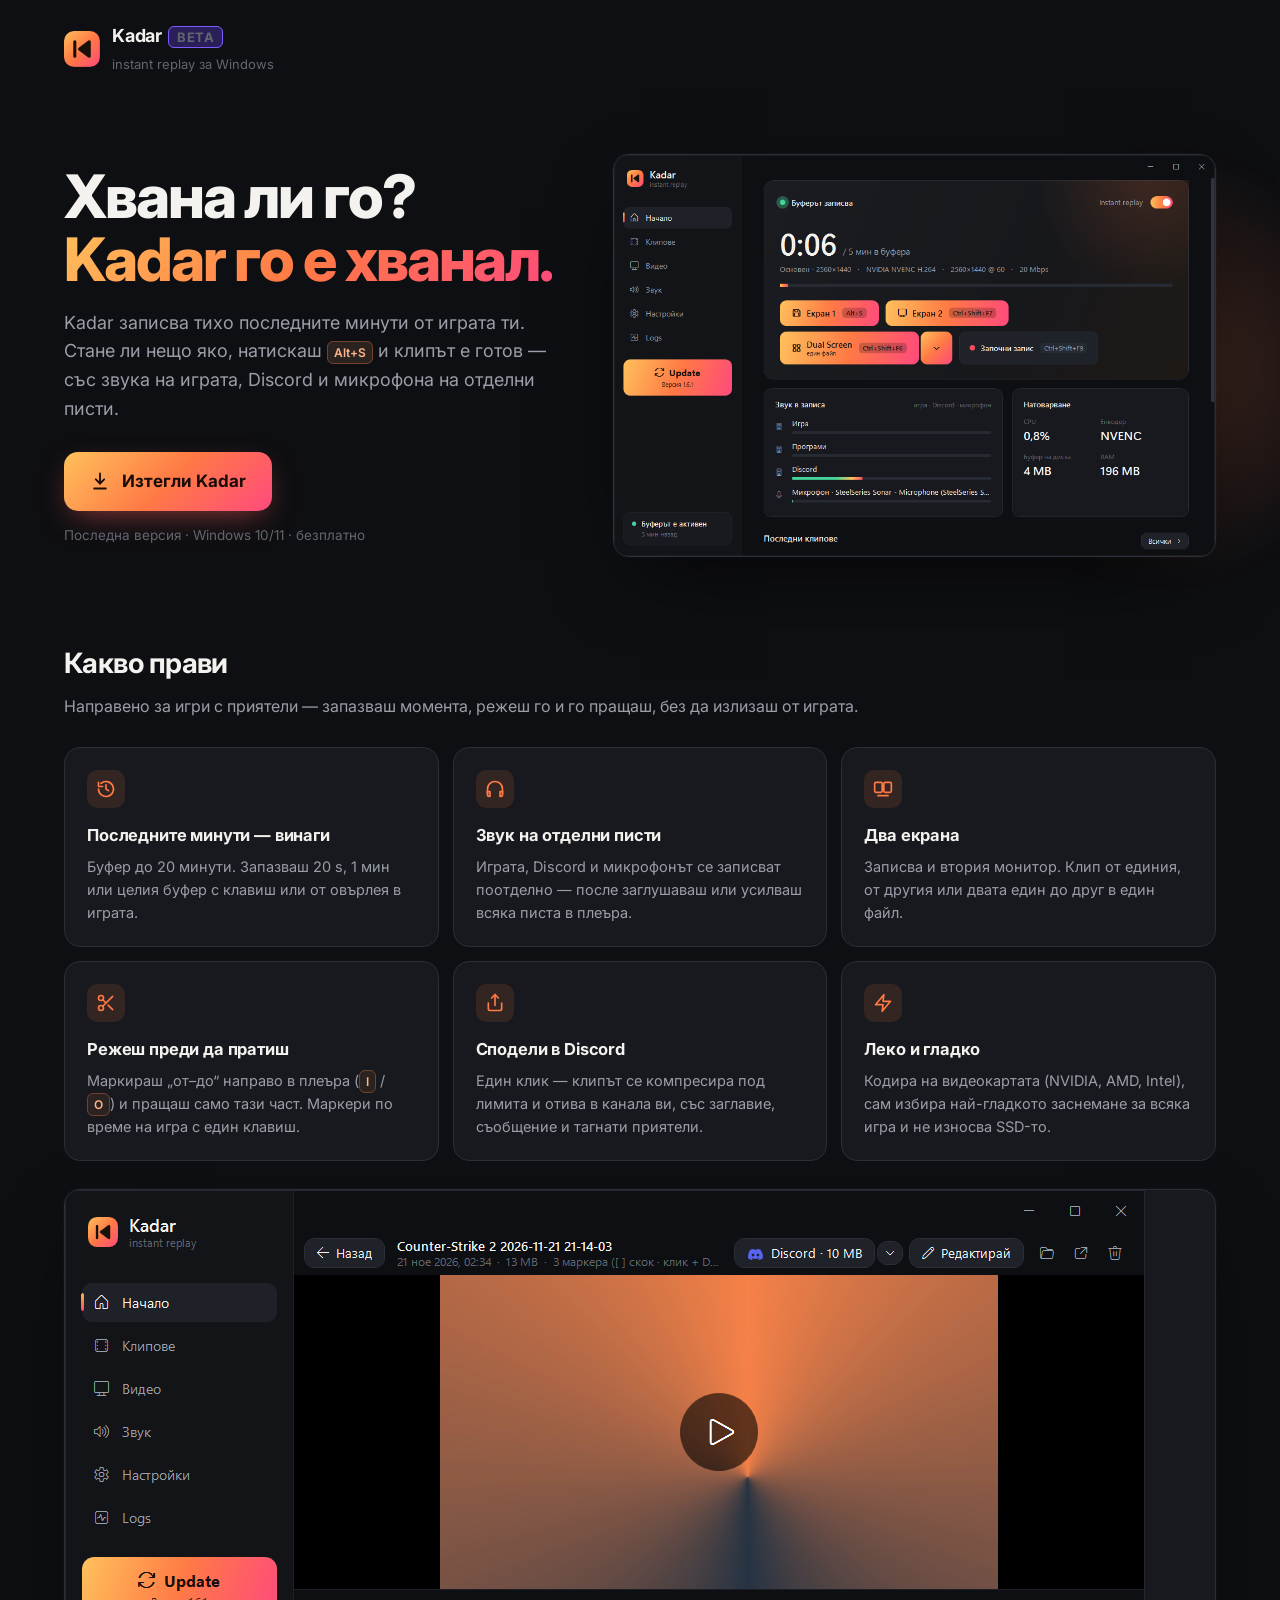
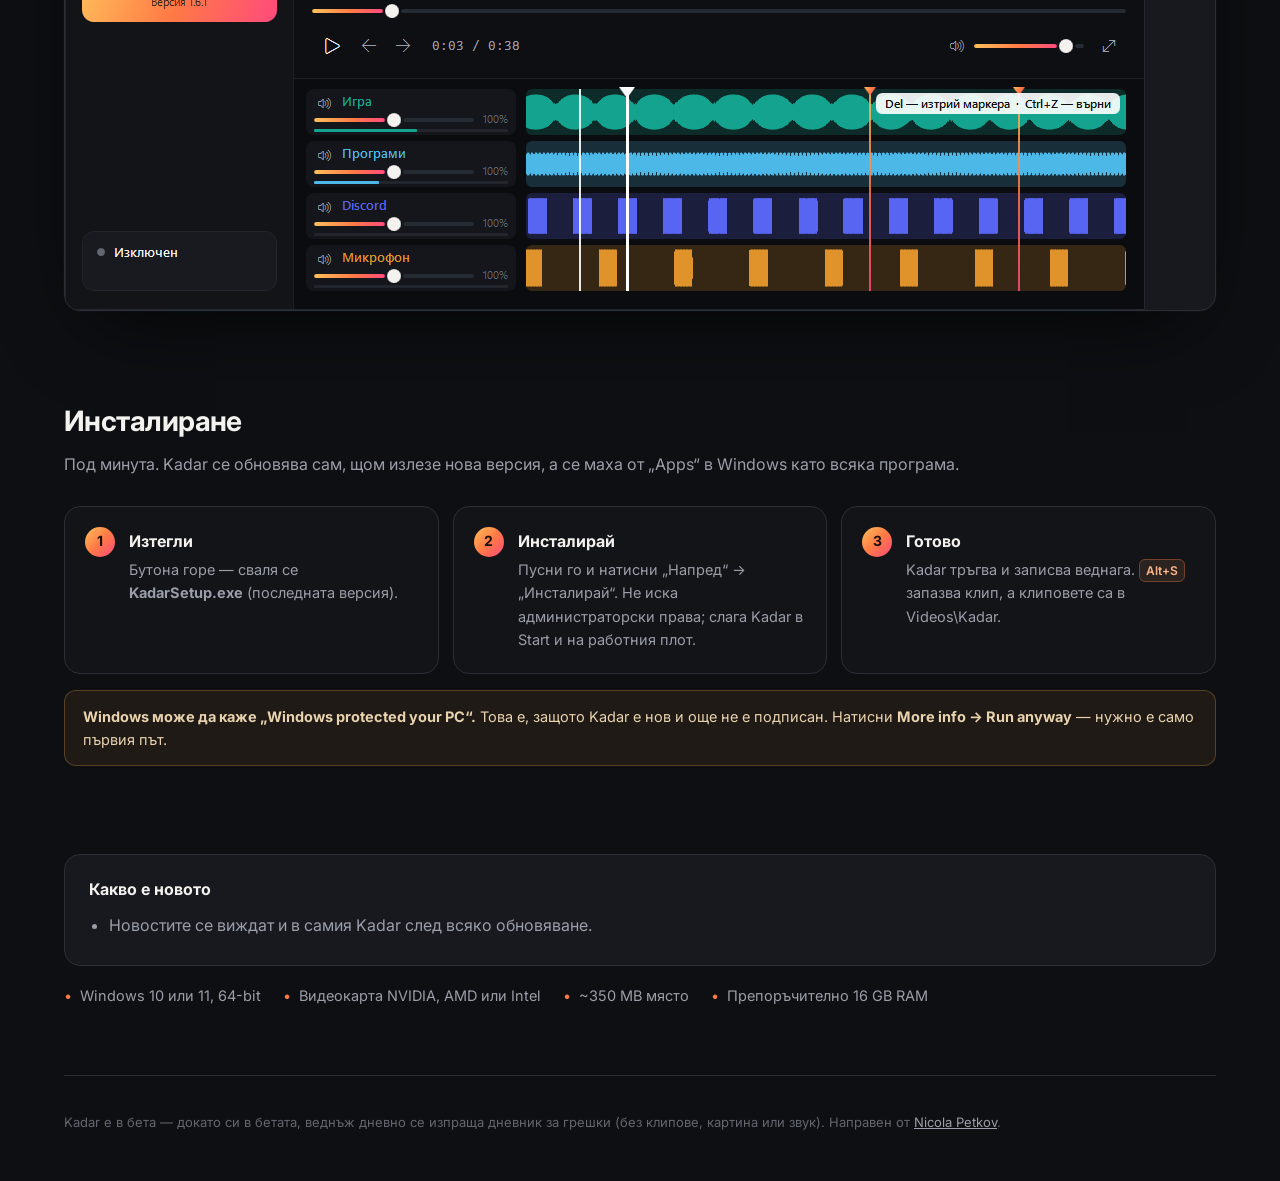
==== commit bff74615: "Kadar страница: сваля се инсталатор KadarSetup.exe вместо zip Co-Authored-By: Claude Opus 5.5 <norep" ====
--- a/kadar/index.html
+++ b/kadar/index.html
@@ -115,7 +115,7 @@
     <div>
       <h1>Хвана ли го? <em>Kadar го е хванал.</em></h1>
       <p class="lead">Kadar записва тихо последните минути от играта ти. Стане ли нещо яко, натискаш <kbd>Alt+S</kbd> и клипът е готов — със звука на играта, Discord и микрофона на отделни писти.</p>
-      <a class="dl" id="dl" href="https://github.com/npetkkov/kadar-releases/releases/latest/download/Kadar.zip">
+      <a class="dl" id="dl" href="https://github.com/npetkkov/kadar-releases/releases/latest/download/KadarSetup.exe">
         <svg viewBox="0 0 24 24" fill="none" stroke="currentColor" stroke-width="2.2" stroke-linecap="round" stroke-linejoin="round" aria-hidden="true"><path d="M12 3v12"/><path d="m7 10 5 5 5-5"/><path d="M5 21h14"/></svg>
         Изтегли Kadar
       </a>
@@ -146,11 +146,11 @@
 
   <section>
     <h2>Инсталиране</h2>
-    <p class="sub">Около минута. Kadar се обновява сам, щом излезе нова версия.</p>
+    <p class="sub">Под минута. Kadar се обновява сам, щом излезе нова версия, а се маха от „Apps“ в Windows като всяка програма.</p>
     <div class="steps">
-      <div class="step"><h3>Изтегли</h3><p>Бутона горе — сваля се <b>Kadar.zip</b> (последната версия).</p></div>
-      <div class="step"><h3>Разархивирай</h3><p>Десен клик → „Extract All…“. Вътре е папка <b>Kadar</b> — сложи я някъде, където няма да я триеш.</p></div>
-      <div class="step"><h3>Пусни Kadar.exe</h3><p>Записът тръгва веднага. <kbd>Alt+S</kbd> запазва клип, а клиповете са в Videos\Kadar.</p></div>
+      <div class="step"><h3>Изтегли</h3><p>Бутона горе — сваля се <b>KadarSetup.exe</b> (последната версия).</p></div>
+      <div class="step"><h3>Инсталирай</h3><p>Пусни го и натисни „Напред“ → „Инсталирай“. Не иска администраторски права; слага Kadar в Start и на работния плот.</p></div>
+      <div class="step"><h3>Готово</h3><p>Kadar тръгва и записва веднага. <kbd>Alt+S</kbd> запазва клип, а клиповете са в Videos\Kadar.</p></div>
     </div>
     <div class="note"><b>Windows може да каже „Windows protected your PC“.</b> Това е, защото Kadar е нов и още не е подписан. Натисни <b>More info → Run anyway</b> — нужно е само първия път.</div>
   </section>
@@ -176,7 +176,7 @@
     if (!r.ok) return;
     const rel = await r.json();
     const v = (rel.tag_name || '').replace(/^v/, '');
-    const zip = (rel.assets || []).find((a) => a.name === 'Kadar.zip');
+    const zip = (rel.assets || []).find((a) => a.name === 'KadarSetup.exe') || (rel.assets || []).find((a) => a.name === 'Kadar.zip');
     const d = rel.published_at ? new Date(rel.published_at) : null;
     const date = d ? d.toLocaleDateString('bg-BG', { day: 'numeric', month: 'long', year: 'numeric' }) : '';
     const meta = document.getElementById('meta');
